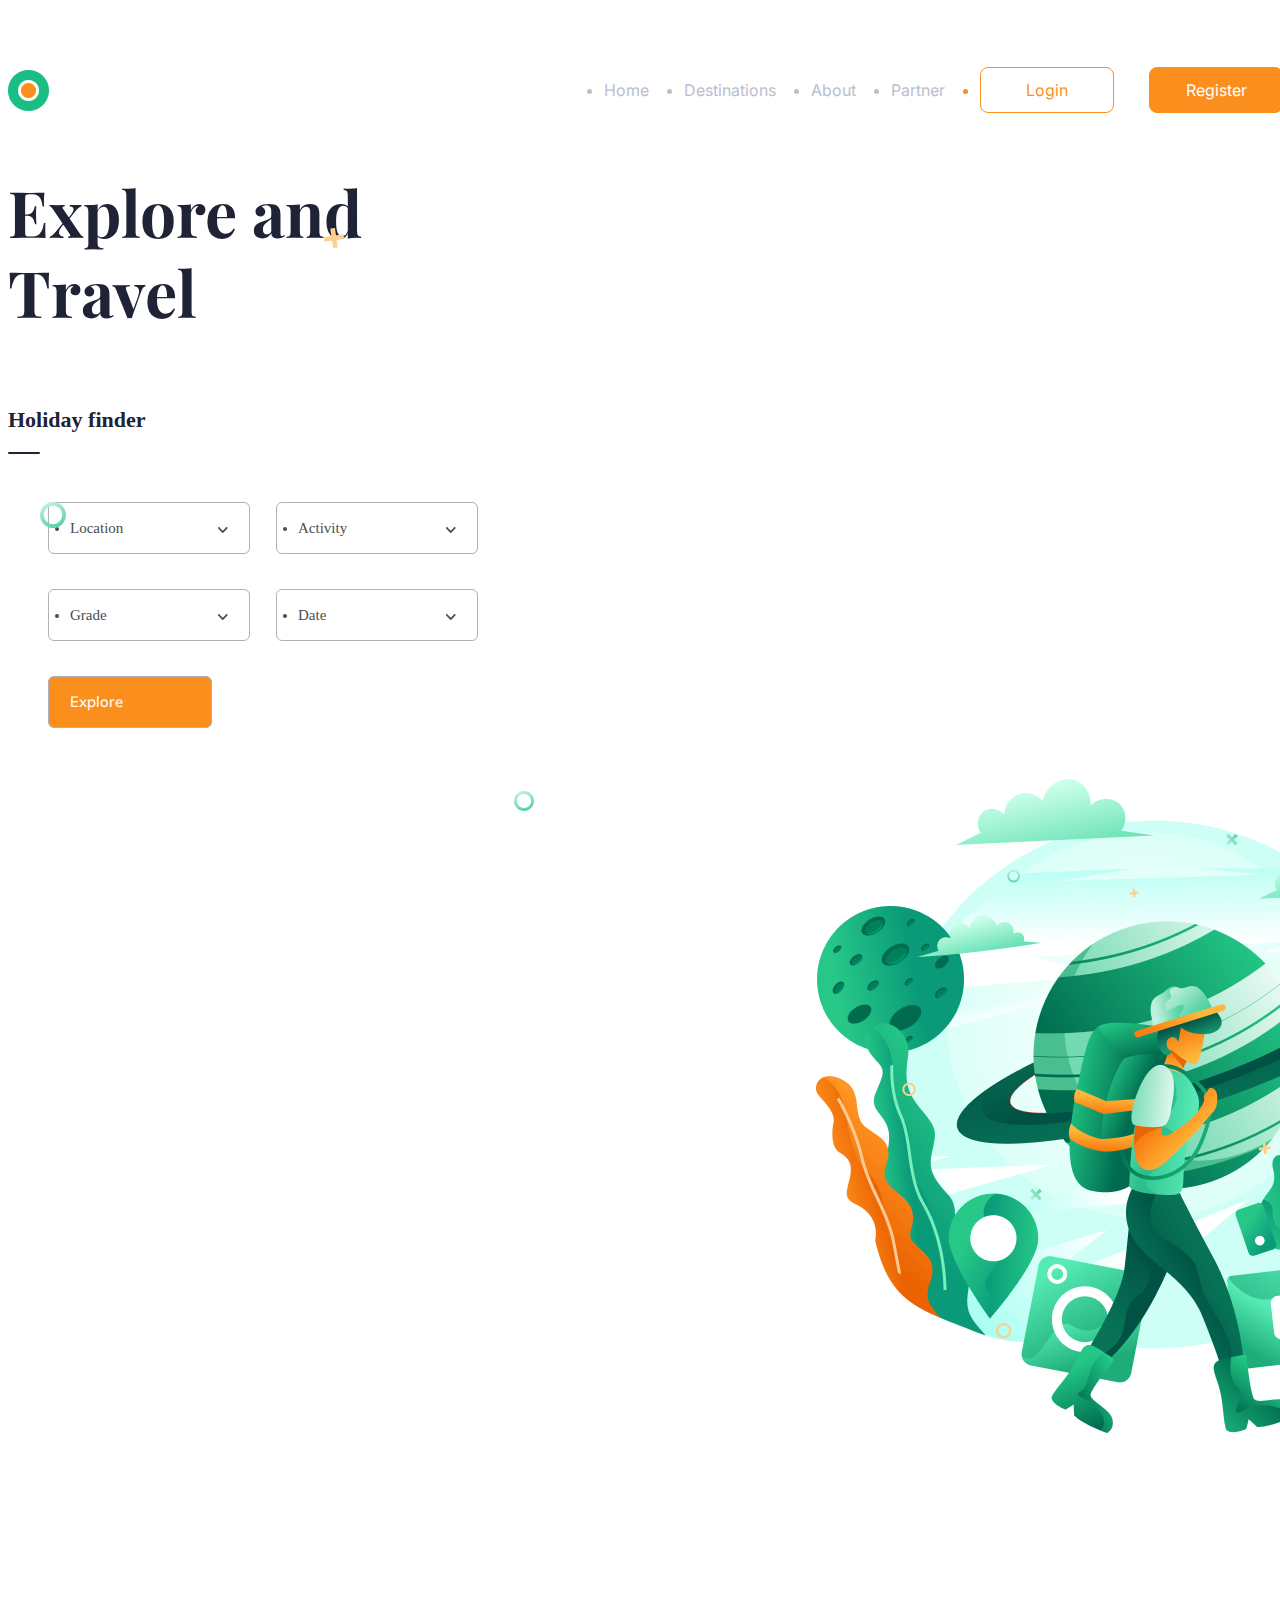
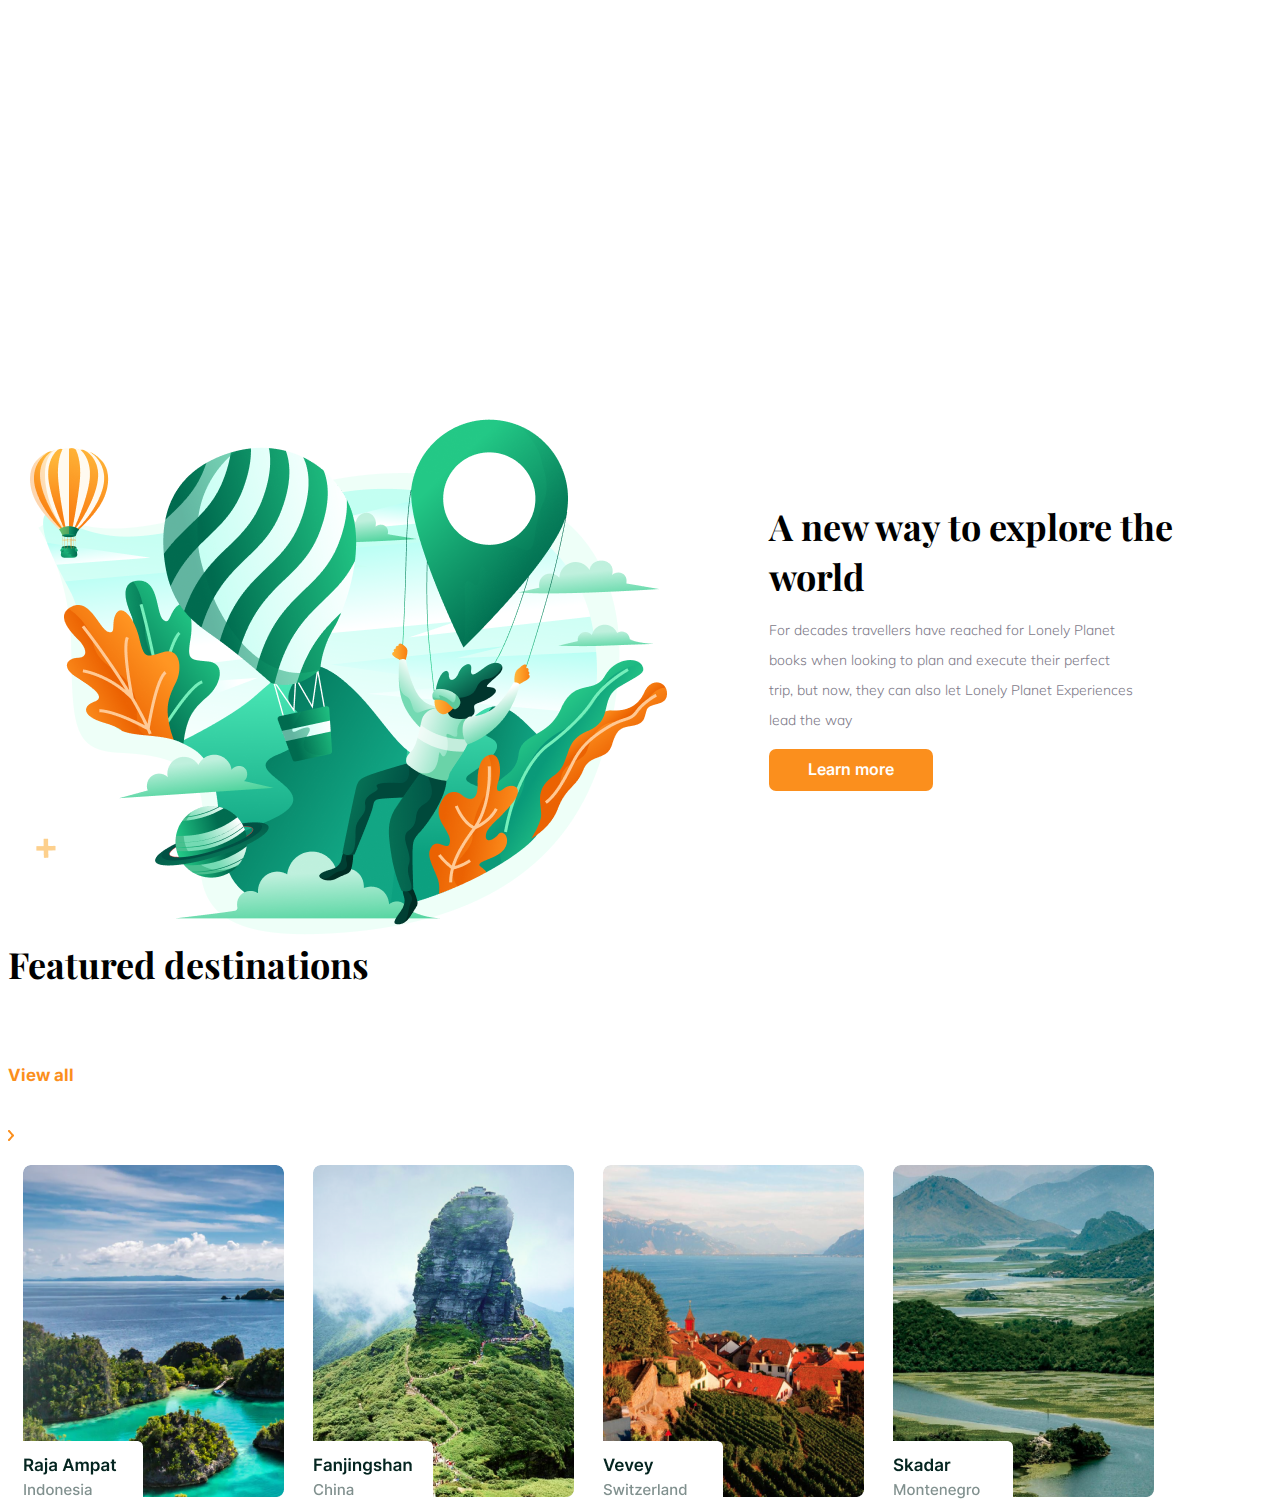
==== hw explore/index.html @ 2618b7e0 "hw_explore" ====
<!DOCTYPE html>
<html lang="en">
<head>
   <meta charset="UTF-8">
   <meta http-equiv="X-UA-Compatible" content="IE=edge">
   <meta name="viewport" content="width=device-width, initial-scale=1.0">
   <title>Explore and Travel</title>
   <link rel="stylesheet" href="style/all.css">
</head>
<body>
   <div class="wrapper">
      <div class="decoration">
         <img id="elem1" src="imgs/element3 (1).png">
         <img id="elem2" src="imgs/element2 (1).png">
         <img id="elem3" src="imgs/element (1).png">
      </div>
      <div class="content">
         <header class="header">
            <div class="container">
               <div class="header_inner">
                  <div class="header_logo">
                     <img src="imgs/logo.png">
                  </div>
                  <nav class="header_nav">
                     <ul class="header_list">
                        <li class="list_item">Home</li>
                        <li class="list_item">Destinations</li>
                        <li class="list_item">About</li>
                        <li class="list_item">Partner</li>
                        <li class="list_item list_item_btn list_item_login">Login</li>
                        <li class="list_item list_item_btn list_item_Register">Register</li>
                     </ul>
                  </nav>
               </div>
            </div>
         </header>

         <section class="travel">
            <div class="container">
               <div class="travel_inner">
                  <div class="travel_content">
                     <div class="travel_title">
                        <h1>Explore and <br> Travel</h1>
                        <p>Holiday finder</p>
                     </div>
                     <div class="travel_options">
                        <ul class="travel_list">
                           <div class="travel_item">
                              <li>Location</li>
                              <img src="imgs/Vector.png">
                           </div>
                           <div class="travel_item">
                              <li>Activity</li>
                              <img src="imgs/Vector.png">
                           </div>
                           <div class="travel_item">
                              <li>Grade</li>
                              <img src="imgs/Vector.png">
                           </div>
                           <div class="travel_item">
                              <li>Date</li>
                              <img src="imgs/Vector.png">
                           </div>
                              <li class="travel_item travel_item_explore">Explore</li>
                        </ul>
                     </div> 

                     <div class="travel_img">
                        <img src="imgs/thousand-01 1.png">
                     </div>                           
                  </div>
               </div>
            </div>
         </section>

         <section class="h1">
            <div class="container">
               <div class="h1_inner">
                  <div class="h2">
                     <div class="h2_img">
                         <img src="imgs/Thousand-02 1 (1).png">
                     </div>
                     <div class="h2_right">
                        <h2>A new way to explore the world </h2>
                        <p>For decades travellers have reached for Lonely Planet <br>
                        books when looking to plan and execute their perfect <br>
                        trip, but now, they can also let Lonely Planet Experiences <br>
                        lead the way</p>
                        <button>Learn more</button>
                  </div>
               </div>
            </div>
         </section>

         <section class="pictures">
            <div class="container">
               <div class="pictures_inner">
                  <div class="paintings">
                     <div class="paintings_h2">
                        <h2>Featured destinations</h2>
                     </div>
                     <div class="paintings_view">
                        <h4>View all</h4>
                        <img src="imgs/Vector 1.png">
                     </div>
                     <div class="paintings_img">
                        <img src="imgs/Raja ampat (1).png">
                        <img src="imgs/Fanjingshan (1).png">
                        <img src="imgs/Vevey (1).png">
                        <img src="imgs/Skadar (1).png">
                     </div>
                  </div>
              </div>

            </div>

         </section>
      </div>
   </div>
</body>
</html>
---- hw explore/style/all.css ----
@import url(pages/main.css);
@import url(components/header.css);
@import url(components/travel.css);
@import url(components/h1.css);
@import url(components/pictures.css);
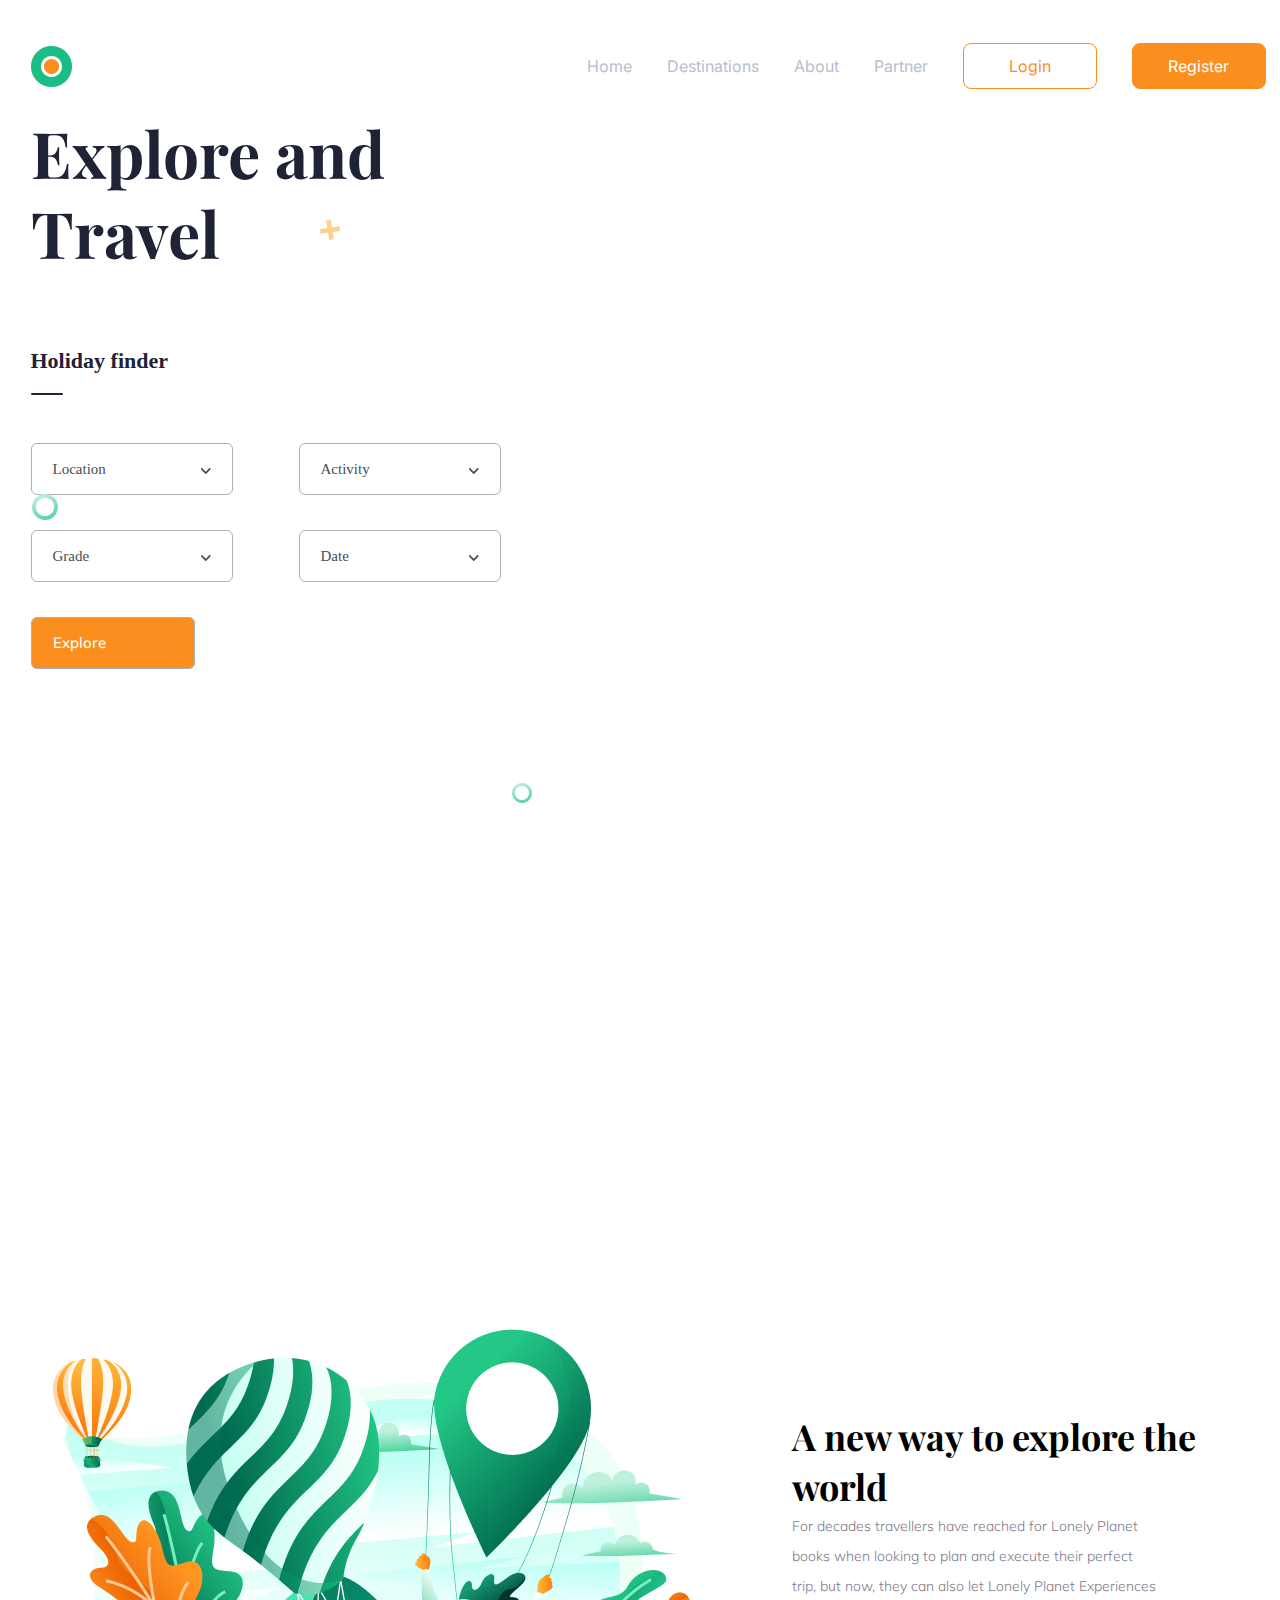
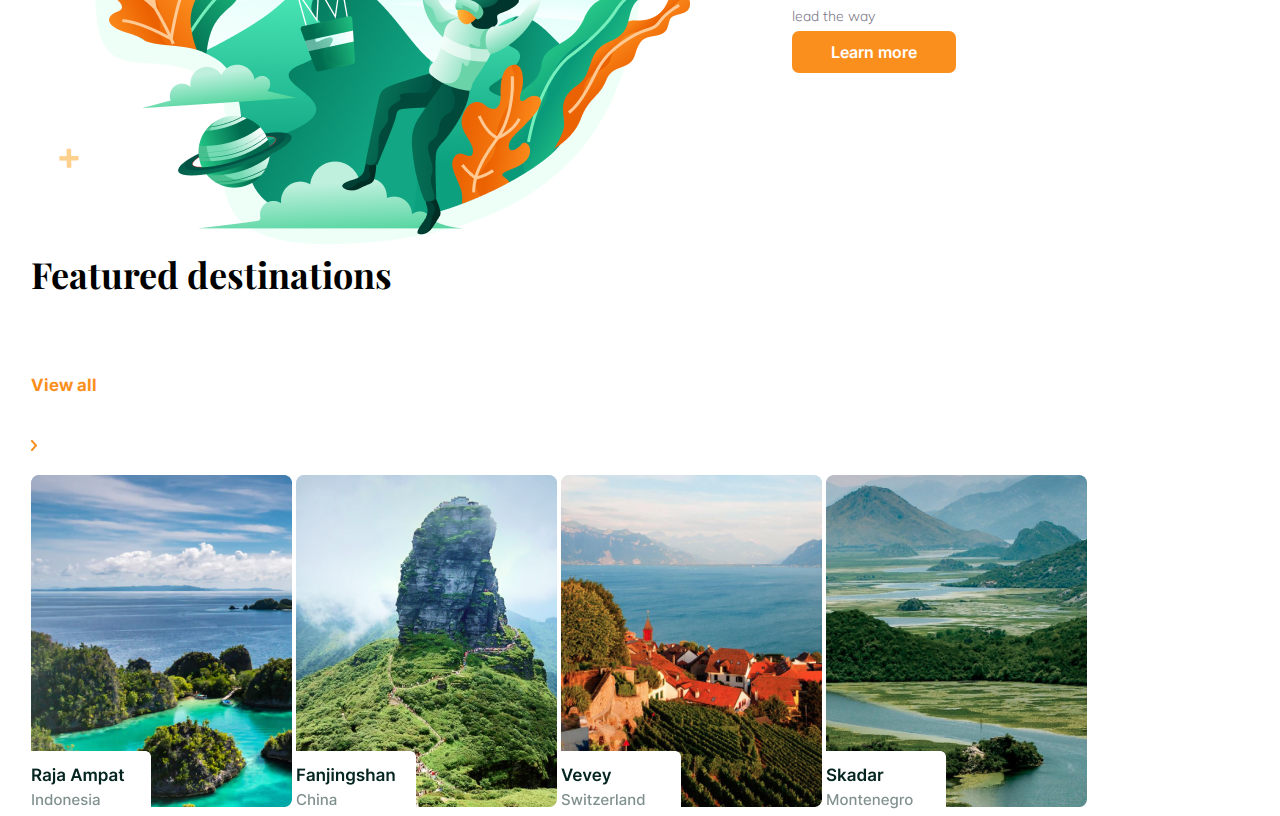
==== commit e55a08aa: "feedback" ====
--- a/hw explore/index.html
+++ b/hw explore/index.html
@@ -14,6 +14,8 @@
          <img id="elem2" src="imgs/element2 (1).png">
          <img id="elem3" src="imgs/element (1).png">
       </div>
+
+      <!-- Общие замечания: Элементы по БЭМ пишется имя-блока__имя-элемента -->
       <div class="content">
          <header class="header">
             <div class="container">
@@ -37,7 +39,10 @@
 
          <section class="travel">
             <div class="container">
+
+               <!-- Будьте осторожны с структурой flex -->
                <div class="travel_inner">
+                  
                   <div class="travel_content">
                      <div class="travel_title">
                         <h1>Explore and <br> Travel</h1>
@@ -63,12 +68,13 @@
                            </div>
                               <li class="travel_item travel_item_explore">Explore</li>
                         </ul>
-                     </div> 
+                     </div>                          
+                  </div>
 
-                     <div class="travel_img">
-                        <img src="imgs/thousand-01 1.png">
-                     </div>                           
-                  </div>
+                  <div class="travel_img">
+                     <img src="imgs/thousand-01 1.png">
+                  </div>  
+
                </div>
             </div>
          </section>
@@ -87,6 +93,8 @@
                         trip, but now, they can also let Lonely Planet Experiences <br>
                         lead the way</p>
                         <button>Learn more</button>
+                     <!-- Забыли закрывающийся тэг </div> -->
+                     </div>
                   </div>
                </div>
             </div>
@@ -94,7 +102,10 @@
 
          <section class="pictures">
             <div class="container">
+
                <div class="pictures_inner">
+                  
+                  <!-- Тут струкрута чуть не верная, paintings_img лучше создать как элемент pictures -->
                   <div class="paintings">
                      <div class="paintings_h2">
                         <h2>Featured destinations</h2>
@@ -103,12 +114,13 @@
                         <h4>View all</h4>
                         <img src="imgs/Vector 1.png">
                      </div>
-                     <div class="paintings_img">
-                        <img src="imgs/Raja ampat (1).png">
-                        <img src="imgs/Fanjingshan (1).png">
-                        <img src="imgs/Vevey (1).png">
-                        <img src="imgs/Skadar (1).png">
-                     </div>
+                  </div>
+
+                  <div class="pictures__img">
+                     <img src="imgs/Raja ampat (1).png">
+                     <img src="imgs/Fanjingshan (1).png">
+                     <img src="imgs/Vevey (1).png">
+                     <img src="imgs/Skadar (1).png">
                   </div>
               </div>
 
@@ -118,4 +130,4 @@
       </div>
    </div>
 </body>
-</html>+</html>
